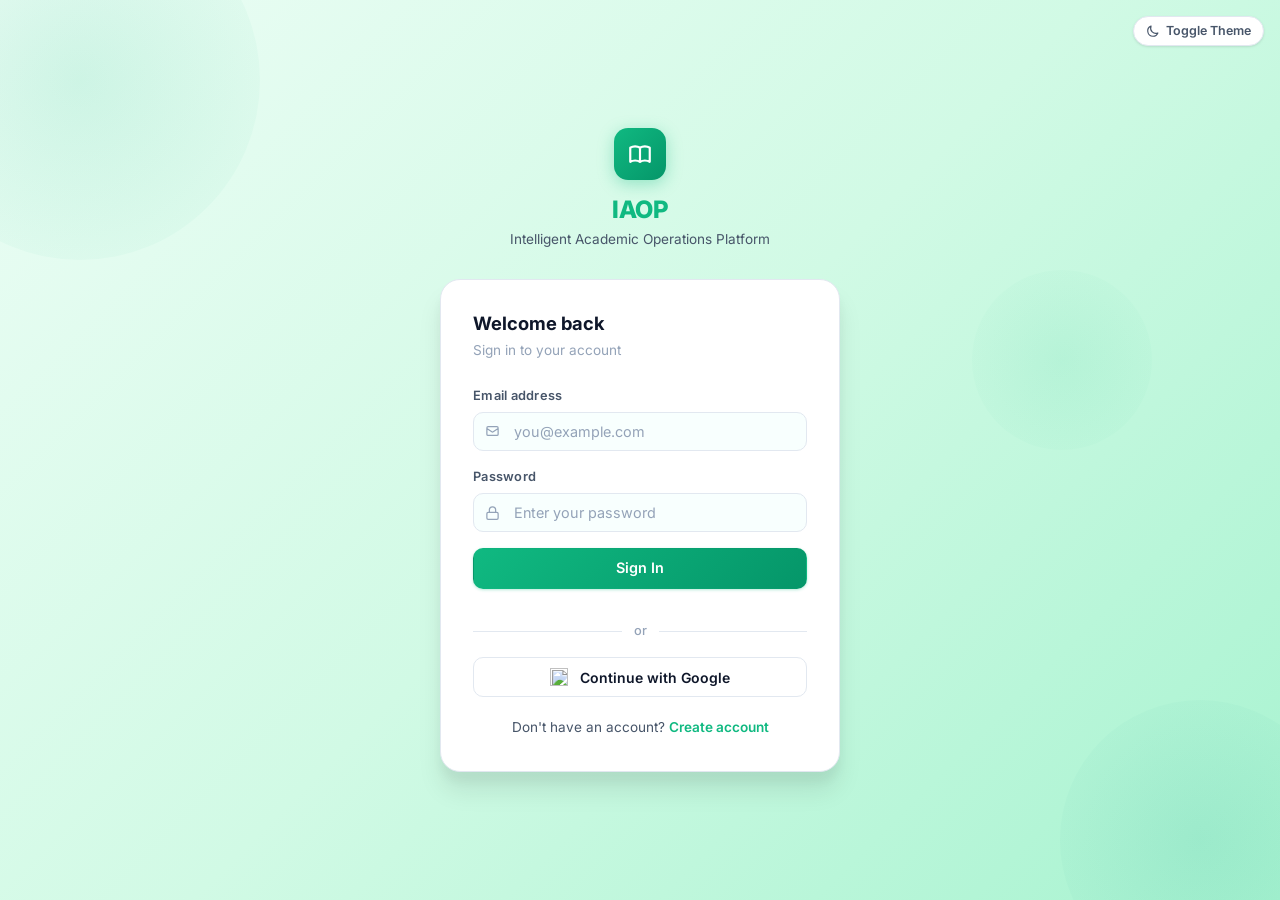
==== index.html @ 3b401cc9 "Feature updates: Fix profile name loading bug; redesign tabs to Announcements/Assignments/Attendance" ====
<!DOCTYPE html>
<html lang="en" data-theme="light">
<head>
    <meta charset="UTF-8">
    <meta name="viewport" content="width=device-width, initial-scale=1.0">
    <title>IAOP — Sign In</title>
    <meta name="description" content="IAOP – Intelligent Academic Operations Platform. Sign in to manage classes, attendance, and assignments.">
    <link rel="stylesheet" href="css/globals.css?v=17">
    <link rel="stylesheet" href="css/components.css?v=17">
    <script src="js/theme.js?v=17"></script>
    <style>
        .auth-page{
            min-height:100vh;display:flex;align-items:center;justify-content:center;
            padding:1.5rem;background:var(--gradient-hero);position:relative;overflow:hidden;
        }
        /* Soft decorative circles */
        .auth-deco{position:absolute;border-radius:50%;pointer-events:none}
        .auth-deco-1{width:360px;height:360px;background:radial-gradient(circle,rgba(16,185,129,0.12),transparent);top:-100px;left:-100px}
        .auth-deco-2{width:280px;height:280px;background:radial-gradient(circle,rgba(13,148,136,0.1),transparent);bottom:-80px;right:-60px}
        .auth-deco-3{width:180px;height:180px;background:radial-gradient(circle,rgba(16,185,129,0.08),transparent);top:30%;right:10%;animation:float 8s ease-in-out infinite}

        .auth-wrapper{position:relative;z-index:1;width:100%;max-width:400px}

        .auth-logo-mark{
            width:52px;height:52px;background:var(--gradient-brand);border-radius:var(--radius-lg);
            display:flex;align-items:center;justify-content:center;margin:0 auto 0.875rem;
            box-shadow:0 4px 16px rgba(16,185,129,0.35);
        }
        .auth-logo-mark svg{width:26px;height:26px;stroke:#fff;fill:none}

        .auth-brand{text-align:center;margin-bottom:1.75rem}
        .auth-brand h1{font-size:1.5rem;font-weight:800;color:var(--primary);letter-spacing:-0.02em;margin-bottom:0.25rem}
        .auth-brand p{font-size:0.85rem;color:var(--text-secondary)}

        .form-switch{text-align:center;margin-top:1.25rem;font-size:0.85rem;color:var(--text-secondary)}
        .form-switch a{color:var(--primary);font-weight:600;cursor:pointer}
        .form-switch a:hover{color:var(--primary-dark)}

        /* Theme toggle */
        .theme-btn{
            position:fixed;top:1rem;right:1rem;z-index:50;
            display:flex;align-items:center;gap:0.4rem;padding:0.4rem 0.75rem;
            background:var(--bg-surface);border:1px solid var(--border);border-radius:var(--radius-full);
            font-size:0.78rem;font-weight:600;color:var(--text-secondary);cursor:pointer;
            font-family:var(--font);box-shadow:var(--shadow-sm);
            transition:all var(--dur-fast) var(--ease);
        }
        .theme-btn:hover{border-color:var(--primary);color:var(--primary)}
        .theme-btn svg{width:14px;height:14px}
    </style>
</head>
<body>

    <button class="theme-btn" id="theme-toggle">
        <svg fill="none" viewBox="0 0 24 24" stroke="currentColor" stroke-width="2"><path stroke-linecap="round" stroke-linejoin="round" d="M20.354 15.354A9 9 0 018.646 3.646 9.003 9.003 0 0012 21a9.003 9.003 0 008.354-5.646z"/></svg>
        <span>Toggle Theme</span>
    </button>

    <div class="auth-page">
        <div class="auth-deco auth-deco-1"></div>
        <div class="auth-deco auth-deco-2"></div>
        <div class="auth-deco auth-deco-3"></div>

        <div class="auth-wrapper animate-in">
            <div class="auth-brand">
                <div class="auth-logo-mark">
                    <svg viewBox="0 0 24 24" stroke-width="2"><path stroke-linecap="round" stroke-linejoin="round" d="M12 6.253v13m0-13C10.832 5.477 9.246 5 7.5 5S4.168 5.477 3 6.253v13C4.168 18.477 5.754 18 7.5 18s3.332.477 4.5 1.253m0-13C13.168 5.477 14.754 5 16.5 5c1.747 0 3.332.477 4.5 1.253v13C19.832 18.477 18.247 18 16.5 18c-1.746 0-3.332.477-4.5 1.253"/></svg>
                </div>
                <h1>IAOP</h1>
                <p>Intelligent Academic Operations Platform</p>
            </div>

            <div class="auth-card">
                <!-- Login Form -->
                <form id="login-form">
                    <h2 style="font-size:1.15rem;font-weight:700;margin-bottom:0.25rem;">Welcome back</h2>
                    <p style="font-size:0.85rem;color:var(--text-muted);margin-bottom:1.5rem;">Sign in to your account</p>

                    <div class="form-group">
                        <label class="form-label" for="login-email">Email address</label>
                        <div class="input-wrap">
                            <span class="input-icon">
                                <svg width="15" height="15" fill="none" viewBox="0 0 24 24" stroke="currentColor" stroke-width="2"><path stroke-linecap="round" stroke-linejoin="round" d="M3 8l7.89 5.26a2 2 0 002.22 0L21 8M5 19h14a2 2 0 002-2V7a2 2 0 00-2-2H5a2 2 0 00-2 2v10a2 2 0 002 2z"/></svg>
                            </span>
                            <input type="email" id="login-email" class="input" placeholder="you@example.com" required>
                        </div>
                    </div>

                    <div class="form-group">
                        <label class="form-label" for="login-password">Password</label>
                        <div class="input-wrap">
                            <span class="input-icon">
                                <svg width="15" height="15" fill="none" viewBox="0 0 24 24" stroke="currentColor" stroke-width="2"><rect x="3" y="11" width="18" height="11" rx="2"/><path stroke-linecap="round" stroke-linejoin="round" d="M7 11V7a5 5 0 0110 0v4"/></svg>
                            </span>
                            <input type="password" id="login-password" class="input" placeholder="Enter your password" required>
                        </div>
                    </div>

                    <button type="submit" class="btn btn-primary btn-full" style="padding:0.75rem;font-size:0.9rem;margin-bottom:1rem;">
                        Sign In
                    </button>

                    <div class="divider-text">or</div>

                    <button type="button" class="btn-google" id="login-google-btn">
                        <img src="https://www.gstatic.com/firebasejs/ui/2.0.0/images/auth/google.svg" alt="" width="18" height="18">
                        Continue with Google
                    </button>

                    <div class="form-switch">
                        Don't have an account? <a id="show-signup">Create account</a>
                    </div>
                </form>

                <!-- Signup Form -->
                <form id="signup-form" style="display:none;">
                    <h2 style="font-size:1.15rem;font-weight:700;margin-bottom:0.25rem;">Create account</h2>
                    <p style="font-size:0.85rem;color:var(--text-muted);margin-bottom:1.5rem;">Join IAOP today — it's free</p>

                    <div class="form-group">
                        <label class="form-label" for="signup-name">Full name</label>
                        <div class="input-wrap">
                            <span class="input-icon">
                                <svg width="15" height="15" fill="none" viewBox="0 0 24 24" stroke="currentColor" stroke-width="2"><path stroke-linecap="round" stroke-linejoin="round" d="M16 7a4 4 0 11-8 0 4 4 0 018 0zM12 14a7 7 0 00-7 7h14a7 7 0 00-7-7z"/></svg>
                            </span>
                            <input type="text" id="signup-name" class="input" placeholder="Your full name" required>
                        </div>
                    </div>

                    <div class="form-group">
                        <label class="form-label" for="signup-email">Email address</label>
                        <div class="input-wrap">
                            <span class="input-icon">
                                <svg width="15" height="15" fill="none" viewBox="0 0 24 24" stroke="currentColor" stroke-width="2"><path stroke-linecap="round" stroke-linejoin="round" d="M3 8l7.89 5.26a2 2 0 002.22 0L21 8M5 19h14a2 2 0 002-2V7a2 2 0 00-2-2H5a2 2 0 00-2 2v10a2 2 0 002 2z"/></svg>
                            </span>
                            <input type="email" id="signup-email" class="input" placeholder="you@example.com" required>
                        </div>
                    </div>

                    <div class="form-group">
                        <label class="form-label" for="signup-password">Password</label>
                        <div class="input-wrap">
                            <span class="input-icon">
                                <svg width="15" height="15" fill="none" viewBox="0 0 24 24" stroke="currentColor" stroke-width="2"><rect x="3" y="11" width="18" height="11" rx="2"/><path stroke-linecap="round" stroke-linejoin="round" d="M7 11V7a5 5 0 0110 0v4"/></svg>
                            </span>
                            <input type="password" id="signup-password" class="input" placeholder="Minimum 6 characters" required>
                        </div>
                    </div>

                    <button type="submit" class="btn btn-primary btn-full" style="padding:0.75rem;font-size:0.9rem;margin-bottom:1rem;">
                        Create Account
                    </button>

                    <div class="divider-text">or</div>

                    <button type="button" class="btn-google" id="signup-google-btn">
                        <img src="https://www.gstatic.com/firebasejs/ui/2.0.0/images/auth/google.svg" alt="" width="18" height="18">
                        Sign up with Google
                    </button>

                    <div class="form-switch">
                        Already have an account? <a id="show-login">Sign in</a>
                    </div>
                </form>
            </div>
        </div>
    </div>

    <script src="https://www.gstatic.com/firebasejs/10.8.0/firebase-app-compat.js"></script>
    <script src="https://www.gstatic.com/firebasejs/10.8.0/firebase-auth-compat.js"></script>
    <script src="https://www.gstatic.com/firebasejs/10.8.0/firebase-firestore-compat.js"></script>
    <script src="https://www.gstatic.com/firebasejs/10.8.0/firebase-storage-compat.js"></script>
    <script src="js/firebase-config.js?v=17"></script>
    <script src="js/auth.js?v=17"></script>

    <script>
        requireAuth();
        // Form toggle
        document.getElementById('show-signup').addEventListener('click', toggleAuthMode);
        document.getElementById('show-login').addEventListener('click', toggleAuthMode);
        document.getElementById('login-form').addEventListener('submit', handleLogin);
        document.getElementById('signup-form').addEventListener('submit', handleSignup);
        document.getElementById('login-google-btn').addEventListener('click', handleGoogleLogin);
        document.getElementById('signup-google-btn').addEventListener('click', handleGoogleLogin);

        // Theme toggle
        const lbl = document.getElementById('theme-label');
        function syncThemeBtn() {
            const dark = document.documentElement.getAttribute('data-theme') === 'dark';
            if (lbl) lbl.textContent = dark ? 'Light' : 'Dark';
        }
        syncThemeBtn();
        document.getElementById('theme-toggle').addEventListener('click', () => {
            const cur = document.documentElement.getAttribute('data-theme');
            const next = cur === 'dark' ? 'light' : 'dark';
            document.documentElement.setAttribute('data-theme', next);
            localStorage.setItem('iaop-theme', next);
            syncThemeBtn();
        });
    </script>
</body>
</html>
---- css/globals.css ----
@import url('https://fonts.googleapis.com/css2?family=Inter:wght@300;400;500;600;700;800&display=swap');

/* ============================================================
   IAOP – Design System v4  |  Emerald Green Theme
   ============================================================ */
:root {
    /* Brand */
    --primary:         #10b981;
    --primary-dark:    #059669;
    --primary-light:   #34d399;
    --primary-soft:    rgba(16,185,129,0.10);
    --primary-glow:    rgba(16,185,129,0.25);
    --primary-border:  rgba(16,185,129,0.25);

    --secondary:       #0d9488;
    --accent:          #3b82f6;
    --accent-soft:     rgba(59,130,246,0.10);

    --success:         #10b981;
    --success-soft:    rgba(16,185,129,0.10);
    --warning:         #f59e0b;
    --warning-soft:    rgba(245,158,11,0.10);
    --danger:          #ef4444;
    --danger-soft:     rgba(239,68,68,0.10);

    /* Backgrounds */
    --bg-body:         #f0fdf4;
    --bg-surface:      #ffffff;
    --bg-surface-2:    #f9fafb;
    --bg-input:        #f8fffe;
    --bg-hover:        rgba(16,185,129,0.06);

    /* Borders */
    --border:          #e2e8f0;
    --border-strong:   #cbd5e1;
    --border-primary:  rgba(16,185,129,0.30);

    /* Text */
    --text-primary:    #0f172a;
    --text-secondary:  #475569;
    --text-muted:      #94a3b8;
    --text-inverse:    #ffffff;
    --text-green:      #059669;

    /* Typography */
    --font:            'Inter', -apple-system, BlinkMacSystemFont, sans-serif;

    /* Shadows */
    --shadow-xs:       0 1px 2px rgba(0,0,0,0.05);
    --shadow-sm:       0 1px 3px rgba(0,0,0,0.08), 0 1px 2px rgba(0,0,0,0.04);
    --shadow-md:       0 4px 6px rgba(0,0,0,0.07), 0 2px 4px rgba(0,0,0,0.04);
    --shadow-lg:       0 10px 15px rgba(0,0,0,0.08), 0 4px 6px rgba(0,0,0,0.04);
    --shadow-xl:       0 20px 25px rgba(0,0,0,0.08), 0 10px 10px rgba(0,0,0,0.04);
    --shadow-glow:     0 0 0 3px rgba(16,185,129,0.15);

    /* Gradients */
    --gradient-brand:  linear-gradient(135deg, #10b981, #059669);
    --gradient-hero:   linear-gradient(135deg, #ecfdf5 0%, #d1fae5 50%, #a7f3d0 100%);
    --gradient-card:   linear-gradient(135deg, rgba(16,185,129,0.06), rgba(13,148,136,0.03));

    /* Shape */
    --radius-sm:   6px;
    --radius-md:   10px;
    --radius-lg:   14px;
    --radius-xl:   20px;
    --radius-full: 9999px;

    /* Motion */
    --ease:        cubic-bezier(0.4, 0, 0.2, 1);
    --ease-spring: cubic-bezier(0.34, 1.56, 0.64, 1);
    --dur-fast:    0.15s;
    --dur-base:    0.22s;
    --dur-slow:    0.35s;

    /* Sizes */
    --navbar-h:    60px;
    --sidebar-w:   0px;
}

/* Dark mode */
html[data-theme="dark"] {
    --bg-body:         #0a0f0d;
    --bg-surface:      #111a15;
    --bg-surface-2:    #162119;
    --bg-input:        #0e1812;
    --bg-hover:        rgba(16,185,129,0.08);

    --border:          rgba(255,255,255,0.08);
    --border-strong:   rgba(255,255,255,0.12);
    --border-primary:  rgba(16,185,129,0.25);

    --text-primary:    #f1f5f9;
    --text-secondary:  #94a3b8;
    --text-muted:      #64748b;

    --shadow-sm:       0 1px 3px rgba(0,0,0,0.3);
    --shadow-md:       0 4px 6px rgba(0,0,0,0.25);
    --shadow-lg:       0 10px 15px rgba(0,0,0,0.3);
}

/* ── Reset ─── */
*,*::before,*::after{box-sizing:border-box;margin:0;padding:0}
html{scroll-behavior:smooth;-webkit-text-size-adjust:100%}
body{
    font-family:var(--font);
    background:var(--bg-body);
    color:var(--text-primary);
    line-height:1.6;
    min-height:100vh;
    -webkit-font-smoothing:antialiased;
    -moz-osx-font-smoothing:grayscale;
}
img{max-width:100%;display:block}
a{color:var(--primary);text-decoration:none;transition:color var(--dur-fast) var(--ease)}
a:hover{color:var(--primary-dark)}
h1,h2,h3,h4,h5,h6{font-weight:600;line-height:1.3;color:var(--text-primary)}
button{font-family:var(--font)}
input,select,textarea{font-family:var(--font)}

/* Scrollbar */
::-webkit-scrollbar{width:4px;height:4px}
::-webkit-scrollbar-track{background:transparent}
::-webkit-scrollbar-thumb{background:rgba(16,185,129,0.3);border-radius:var(--radius-full)}
::-webkit-scrollbar-thumb:hover{background:rgba(16,185,129,0.6)}

/* ── Animations ─── */
@keyframes fadeIn{from{opacity:0}to{opacity:1}}
@keyframes slideUp{from{opacity:0;transform:translateY(16px)}to{opacity:1;transform:translateY(0)}}
@keyframes scaleIn{from{opacity:0;transform:scale(0.96)}to{opacity:1;transform:scale(1)}}
@keyframes float{0%,100%{transform:translateY(0)}50%{transform:translateY(-12px)}}
@keyframes pulseDot{0%,100%{transform:scale(1);opacity:1}50%{transform:scale(1.4);opacity:0.7}}
@keyframes spin{to{transform:rotate(360deg)}}
@keyframes toastIn{from{transform:translateX(110%);opacity:0}to{transform:translateX(0);opacity:1}}
@keyframes toastOut{from{transform:translateX(0);opacity:1}to{transform:translateX(110%);opacity:0}}
@keyframes shimmer{0%{background-position:-200% 0}100%{background-position:200% 0}}

/* ── Utilities ─── */
.hidden{display:none!important}
.sr-only{position:absolute;width:1px;height:1px;padding:0;margin:-1px;overflow:hidden;clip:rect(0,0,0,0);border:0}
.truncate{overflow:hidden;text-overflow:ellipsis;white-space:nowrap}
.animate-in{animation:slideUp var(--dur-slow) var(--ease) both}
.fade-in{animation:fadeIn var(--dur-base) var(--ease) both}
---- css/components.css ----
/* ============================================================
   IAOP Components v4  |  Clean, Professional, Green Theme
   ============================================================ */

/* ── CONTAINER ─── */
.container{width:100%;max-width:900px;margin:0 auto;padding:0 1rem}
@media(min-width:1200px){.container{max-width:1060px}}

/* ── BUTTONS ─── */
.btn{
    display:inline-flex;align-items:center;justify-content:center;
    gap:0.4rem;padding:0.55rem 1rem;border-radius:var(--radius-md);
    font-family:var(--font);font-size:0.875rem;font-weight:600;
    cursor:pointer;border:1px solid transparent;outline:none;
    transition:all var(--dur-base) var(--ease);
    white-space:nowrap;text-decoration:none;line-height:1;
    position:relative;user-select:none;
}
.btn:disabled{opacity:0.45;cursor:not-allowed;pointer-events:none}
.btn:active:not(:disabled){transform:scale(0.97)}

/* Primary */
.btn-primary{background:var(--gradient-brand);color:#fff;border-color:transparent;box-shadow:0 1px 3px rgba(16,185,129,0.3)}
.btn-primary:hover:not(:disabled){background:linear-gradient(135deg,#0da872,#047857);box-shadow:0 4px 12px rgba(16,185,129,0.35);transform:translateY(-1px)}

/* Secondary */
.btn-secondary{background:var(--bg-surface);color:var(--primary);border-color:var(--border-primary)}
.btn-secondary:hover:not(:disabled){background:var(--primary-soft);border-color:var(--primary)}

/* Outline */
.btn-outline{background:transparent;color:var(--text-secondary);border-color:var(--border)}
.btn-outline:hover:not(:disabled){border-color:var(--border-strong);color:var(--text-primary);background:var(--bg-surface-2)}

/* Ghost */
.btn-ghost{background:transparent;color:var(--text-secondary);border-color:transparent}
.btn-ghost:hover:not(:disabled){background:var(--bg-hover);color:var(--primary)}

/* Danger */
.btn-danger{background:var(--danger);color:#fff;border-color:transparent}
.btn-danger:hover:not(:disabled){background:#dc2626;box-shadow:0 4px 12px rgba(239,68,68,0.35);transform:translateY(-1px)}

/* Sizes */
.btn-sm{padding:0.375rem 0.75rem;font-size:0.8rem;border-radius:var(--radius-sm)}
.btn-lg{padding:0.75rem 1.5rem;font-size:0.95rem}
.btn-icon{width:36px;height:36px;padding:0;border-radius:var(--radius-md)}
.btn-icon-sm{width:30px;height:30px;padding:0;border-radius:var(--radius-sm)}
.btn-full{width:100%}

/* ── FORM ELEMENTS ─── */
.form-group{display:flex;flex-direction:column;gap:0.375rem;margin-bottom:1rem}
.form-label{font-size:0.8rem;font-weight:600;color:var(--text-secondary);letter-spacing:0.02em}
.form-hint{font-size:0.75rem;color:var(--text-muted);margin-top:0.25rem}

.input{
    width:100%;padding:0.625rem 0.875rem;
    background:var(--bg-input);border:1px solid var(--border);
    border-radius:var(--radius-md);color:var(--text-primary);
    font-family:var(--font);font-size:0.9rem;
    transition:border-color var(--dur-fast) var(--ease),box-shadow var(--dur-fast) var(--ease);
    outline:none;
}
.input::placeholder{color:var(--text-muted)}
.input:focus{border-color:var(--primary);box-shadow:var(--shadow-glow)}
.input:disabled{opacity:0.6;cursor:not-allowed}
textarea.input{resize:vertical;min-height:90px}
select.input{cursor:pointer;background-image:url("data:image/svg+xml,%3Csvg xmlns='http://www.w3.org/2000/svg' fill='none' viewBox='0 0 24 24' stroke='%2394a3b8'%3E%3Cpath stroke-linecap='round' stroke-linejoin='round' stroke-width='2' d='M19 9l-7 7-7-7'/%3E%3C/svg%3E");background-repeat:no-repeat;background-position:right 0.75rem center;background-size:14px;padding-right:2.25rem;appearance:none}

/* Input with icon */
.input-wrap{position:relative}
.input-wrap .input-icon{position:absolute;left:0.75rem;top:50%;transform:translateY(-50%);color:var(--text-muted);pointer-events:none;display:flex}
.input-wrap .input{padding-left:2.5rem}

/* ── NAVIGATION ─── */
.navbar{
    position:sticky;top:0;z-index:100;
    height:var(--navbar-h);background:var(--bg-surface);
    border-bottom:1px solid var(--border);
    display:flex;align-items:center;gap:0.75rem;padding:0 1.25rem;
    box-shadow:var(--shadow-xs);
}

.nav-brand{display:flex;align-items:center;gap:0.625rem;text-decoration:none}
.nav-logo{
    width:34px;height:34px;background:var(--gradient-brand);
    border-radius:var(--radius-md);display:flex;align-items:center;justify-content:center;
    box-shadow:0 2px 8px rgba(16,185,129,0.35);flex-shrink:0;
}
.nav-logo svg{width:18px;height:18px;color:#fff;stroke:#fff}
.nav-brand-text{font-size:1.05rem;font-weight:800;color:var(--primary);letter-spacing:-0.02em}

.nav-spacer{flex:1}

.nav-actions{display:flex;align-items:center;gap:0.5rem}

/* Avatar */
.avatar{
    width:34px;height:34px;border-radius:var(--radius-full);
    background:var(--gradient-brand);
    display:flex;align-items:center;justify-content:center;
    color:#fff;font-weight:700;font-size:0.8rem;
    cursor:pointer;flex-shrink:0;
    border:2px solid transparent;
    transition:border-color var(--dur-fast) var(--ease),box-shadow var(--dur-fast) var(--ease);
}
.avatar:hover{border-color:var(--primary);box-shadow:var(--shadow-glow)}

/* ── CARD ─── */
.card{
    background:var(--bg-surface);border:1px solid var(--border);
    border-radius:var(--radius-lg);box-shadow:var(--shadow-sm);
}
.card-body{padding:1.25rem}
.card-hover{transition:box-shadow var(--dur-base) var(--ease),border-color var(--dur-base) var(--ease),transform var(--dur-base) var(--ease)}
.card-hover:hover{box-shadow:var(--shadow-md);border-color:var(--border-primary);transform:translateY(-2px)}

/* ── BADGE ─── */
.badge{
    display:inline-flex;align-items:center;gap:0.25rem;
    padding:0.2rem 0.6rem;border-radius:var(--radius-full);
    font-size:0.7rem;font-weight:700;letter-spacing:0.03em;text-transform:uppercase;
}
.badge-green{background:var(--success-soft);color:var(--primary);border:1px solid var(--primary-border)}
.badge-blue{background:var(--accent-soft);color:var(--accent);border:1px solid rgba(59,130,246,0.25)}
.badge-warning{background:var(--warning-soft);color:#d97706;border:1px solid rgba(245,158,11,0.25)}
.badge-danger{background:var(--danger-soft);color:var(--danger);border:1px solid rgba(239,68,68,0.25)}
.badge-neutral{background:var(--bg-surface-2);color:var(--text-secondary);border:1px solid var(--border)}

/* ── MODAL ─── */
.modal-overlay{
    position:fixed;inset:0;z-index:200;
    background:rgba(0,0,0,0.45);backdrop-filter:blur(4px);
    display:none;align-items:center;justify-content:center;padding:1rem;
}
.modal-overlay.active{display:flex;animation:fadeIn var(--dur-fast) var(--ease)}
.modal{
    width:100%;max-width:500px;max-height:90vh;overflow-y:auto;
    background:var(--bg-surface);border:1px solid var(--border);
    border-radius:var(--radius-xl);box-shadow:var(--shadow-xl);
    animation:scaleIn var(--dur-slow) var(--ease-spring);
}
.modal-sm{max-width:380px}
.modal-lg{max-width:600px}
.modal-header{
    display:flex;align-items:center;justify-content:space-between;
    padding:1.25rem 1.5rem;border-bottom:1px solid var(--border);
}
.modal-title{font-size:1rem;font-weight:700;color:var(--text-primary)}
.modal-body{padding:1.5rem}
.modal-footer{
    display:flex;align-items:center;justify-content:flex-end;gap:0.625rem;
    padding:1rem 1.5rem;border-top:1px solid var(--border);
}

/* ── DROPDOWN ─── */
.dropdown{position:relative}
.dropdown-menu{
    position:absolute;right:0;top:calc(100% + 6px);
    min-width:190px;background:var(--bg-surface);
    border:1px solid var(--border);border-radius:var(--radius-lg);
    box-shadow:var(--shadow-lg);overflow:hidden;
    display:none;flex-direction:column;z-index:150;
    animation:scaleIn var(--dur-fast) var(--ease);transform-origin:top right;
}
.dropdown-menu.open{display:flex}
.dropdown-item{
    display:flex;align-items:center;gap:0.625rem;
    padding:0.625rem 1rem;background:none;border:none;
    color:var(--text-secondary);font-family:var(--font);font-size:0.875rem;
    font-weight:500;cursor:pointer;transition:all var(--dur-fast) var(--ease);
    text-align:left;width:100%;
}
.dropdown-item:hover{background:var(--bg-hover);color:var(--primary)}
.dropdown-item.danger{color:var(--danger)}
.dropdown-item.danger:hover{background:var(--danger-soft);color:var(--danger)}
.dropdown-sep{height:1px;background:var(--border);margin:0.25rem 0}
.dropdown-label{padding:0.5rem 1rem;font-size:0.72rem;font-weight:700;color:var(--text-muted);text-transform:uppercase;letter-spacing:0.05em}

/* ── TABS ─── */
.tabs-nav{
    display:flex;background:var(--bg-surface);
    border-bottom:1px solid var(--border);
    overflow-x:auto;scrollbar-width:none;padding:0 0.5rem;
}
.tabs-nav::-webkit-scrollbar{display:none}
.tab-btn{
    display:flex;align-items:center;gap:0.4rem;
    padding:0.875rem 1rem;background:none;border:none;
    border-bottom:2px solid transparent;color:var(--text-muted);
    font-family:var(--font);font-size:0.85rem;font-weight:600;
    cursor:pointer;white-space:nowrap;
    transition:all var(--dur-fast) var(--ease);
    margin-bottom:-1px;
}
.tab-btn:hover{color:var(--text-secondary);background:var(--bg-hover);border-radius:var(--radius-sm) var(--radius-sm) 0 0}
.tab-btn.active{color:var(--primary);border-bottom-color:var(--primary)}
.tab-content{display:none}
.tab-content.active{display:block;animation:fadeIn var(--dur-base) var(--ease)}

/* ── MOBILE BOTTOM NAV ─── */
.bottom-nav{display:none}
@media(max-width:768px){
    .bottom-nav{
        display:flex;position:fixed;bottom:0;left:0;right:0;
        height:60px;background:var(--bg-surface);border-top:1px solid var(--border);
        z-index:90;padding:0;padding-bottom:env(safe-area-inset-bottom,0px);
        box-shadow:0 -2px 10px rgba(0,0,0,0.06);
    }
    .main-pad-bottom{padding-bottom:72px!important}
    .tabs-nav{display:none!important}
}
.bottom-nav-btn{
    flex:1;display:flex;flex-direction:column;align-items:center;justify-content:center;
    gap:0.2rem;background:none;border:none;cursor:pointer;
    color:var(--text-muted);font-family:var(--font);font-size:0.65rem;font-weight:600;
    letter-spacing:0.03em;text-transform:uppercase;
    transition:color var(--dur-fast) var(--ease);position:relative;
}
.bottom-nav-btn.active{color:var(--primary)}
.bottom-nav-btn.active::before{
    content:'';position:absolute;top:0;left:50%;transform:translateX(-50%);
    width:36px;height:2px;background:var(--gradient-brand);border-radius:0 0 2px 2px;
}
.bottom-nav-btn svg{width:20px;height:20px;transition:transform var(--dur-fast) var(--ease-spring)}
.bottom-nav-btn.active svg{transform:scale(1.1)}

/* ── TOAST ─── */
.toast-container{position:fixed;bottom:1.25rem;right:1.25rem;display:flex;flex-direction:column;gap:0.5rem;z-index:9999;pointer-events:none;max-width:320px}
@media(max-width:640px){.toast-container{bottom:4.75rem;right:0.75rem;left:0.75rem;max-width:none}}
.toast{
    background:var(--bg-surface);border:1px solid var(--border);
    border-left:3px solid var(--primary);color:var(--text-primary);
    padding:0.75rem 1rem;border-radius:var(--radius-md);box-shadow:var(--shadow-lg);
    font-size:0.875rem;font-weight:500;pointer-events:auto;
    animation:toastIn 0.3s var(--ease-spring) forwards;
}
.toast.toast-error{border-left-color:var(--danger)}
.toast.toast-success{border-left-color:var(--success)}
.toast.toast-warning{border-left-color:var(--warning)}
.toast.removing{animation:toastOut 0.25s var(--ease) forwards}

/* ── FEED CARD (Stream Posts) ─── */
.feed-card{
    background:var(--bg-surface);border:1px solid var(--border);
    border-radius:var(--radius-lg);padding:1.25rem;
    box-shadow:var(--shadow-xs);
    border-left:3px solid var(--primary);
    position:relative;
    transition:box-shadow var(--dur-base) var(--ease),border-color var(--dur-base) var(--ease);
}
.feed-card:hover{box-shadow:var(--shadow-sm)}
.feed-card.assignment{border-left-color:var(--accent)}

.feed-card-header{display:flex;align-items:center;gap:0.75rem;margin-bottom:0.875rem}
.feed-author-avatar{
    width:36px;height:36px;border-radius:var(--radius-full);
    background:var(--gradient-brand);display:flex;align-items:center;justify-content:center;
    color:#fff;font-weight:700;font-size:0.85rem;flex-shrink:0;
}
.feed-author-avatar.assign-av{background:linear-gradient(135deg,#3b82f6,#6366f1)}
.feed-author-name{font-weight:600;font-size:0.875rem;color:var(--text-primary)}
.feed-author-time{font-size:0.75rem;color:var(--text-muted)}

.feed-card-title{font-size:0.95rem;font-weight:700;margin-bottom:0.375rem;color:var(--text-primary);padding-right:4.5rem}
.feed-card-body{font-size:0.875rem;color:var(--text-secondary);white-space:pre-wrap;line-height:1.6}

.feed-card-actions{position:absolute;top:1rem;right:1rem;display:flex;gap:0.25rem;opacity:0;transition:opacity var(--dur-fast) var(--ease)}
.feed-card:hover .feed-card-actions{opacity:1}

.feed-card-footer{
    display:flex;align-items:center;justify-content:space-between;
    margin-top:1rem;padding-top:0.875rem;border-top:1px solid var(--border);
}

.feed-image{max-width:100%;max-height:320px;border-radius:var(--radius-md);margin-top:0.875rem;border:1px solid var(--border);object-fit:contain}

/* ── STATUS PILLS ─── */
.status-done{
    display:inline-flex;align-items:center;gap:0.35rem;
    padding:0.3rem 0.75rem;background:var(--success-soft);color:var(--primary);
    border:1px solid var(--primary-border);border-radius:var(--radius-full);
    font-size:0.72rem;font-weight:700;letter-spacing:0.03em;text-transform:uppercase;
}
.status-pending{
    display:inline-flex;align-items:center;gap:0.35rem;
    padding:0.3rem 0.75rem;background:var(--warning-soft);color:#b45309;
    border:1px solid rgba(245,158,11,0.25);border-radius:var(--radius-full);
    font-size:0.72rem;font-weight:700;letter-spacing:0.03em;text-transform:uppercase;
}
.due-label{
    display:inline-flex;align-items:center;padding:0.2rem 0.55rem;
    background:var(--danger-soft);color:var(--danger);
    border:1px solid rgba(239,68,68,0.2);border-radius:var(--radius-full);
    font-size:0.7rem;font-weight:700;text-transform:uppercase;letter-spacing:0.03em;
}
.due-label.overdue{background:rgba(239,68,68,0.15);border-color:rgba(239,68,68,0.4)}

/* ── MEMBER ITEM ─── */
.member-item{
    display:flex;align-items:center;justify-content:space-between;
    padding:0.75rem 1rem;border-bottom:1px solid var(--border);
    transition:background var(--dur-fast) var(--ease);
}
.member-item:last-child{border-bottom:none}
.member-item:hover{background:var(--bg-hover)}
.member-info{display:flex;align-items:center;gap:0.75rem}
.member-avatar{
    width:32px;height:32px;border-radius:var(--radius-full);
    background:var(--gradient-brand);display:flex;align-items:center;justify-content:center;
    color:#fff;font-weight:700;font-size:0.75rem;flex-shrink:0;
}
.member-name{font-size:0.875rem;font-weight:500;color:var(--text-primary)}

/* ── SECTION LABEL ─── */
.section-label{
    font-size:0.72rem;font-weight:700;color:var(--text-muted);
    text-transform:uppercase;letter-spacing:0.07em;
    padding:0.5rem 1rem;background:var(--bg-surface-2);
}

/* ── ATTENDANCE ─── */
.att-summary-grid{display:grid;grid-template-columns:repeat(3,1fr);gap:0.75rem;margin:1rem 0}
.att-stat{text-align:center;padding:0.875rem;background:var(--bg-surface-2);border-radius:var(--radius-md);border:1px solid var(--border)}
.att-stat-value{font-size:1.5rem;font-weight:800;line-height:1;margin-bottom:0.2rem}
.att-stat-label{font-size:0.7rem;font-weight:600;color:var(--text-muted);text-transform:uppercase;letter-spacing:0.04em}

.progress-bar{height:6px;background:var(--bg-surface-2);border-radius:var(--radius-full);overflow:hidden;border:1px solid var(--border)}
.progress-fill{height:100%;background:var(--gradient-brand);border-radius:var(--radius-full);transition:width 0.8s var(--ease)}
.progress-fill.danger{background:linear-gradient(135deg,#ef4444,#dc2626)}

/* Calendar */
.calendar-nav{display:flex;align-items:center;justify-content:space-between;margin-bottom:0.75rem}
.calendar-month{font-size:0.9rem;font-weight:700}
.cal-nav-btn{width:28px;height:28px;display:flex;align-items:center;justify-content:center;background:var(--bg-surface-2);border:1px solid var(--border);border-radius:var(--radius-sm);cursor:pointer;transition:all var(--dur-fast) var(--ease);color:var(--text-secondary)}
.cal-nav-btn:hover{border-color:var(--primary);color:var(--primary);background:var(--primary-soft)}
.cal-grid{display:grid;grid-template-columns:repeat(7,1fr);gap:3px}
.cal-header{text-align:center;font-size:0.65rem;font-weight:700;color:var(--text-muted);padding:0.25rem 0}
.cal-day{aspect-ratio:1;display:flex;align-items:center;justify-content:center;font-size:0.72rem;font-weight:500;color:var(--text-muted);border-radius:var(--radius-sm)}
.cal-day.present{background:var(--success-soft);color:var(--primary);font-weight:700}
.cal-day.absent{background:var(--danger-soft);color:var(--danger);font-weight:700}
.cal-day.holiday{background:var(--warning-soft);color:#d97706;font-weight:700}
.cal-day.today{box-shadow:0 0 0 2px var(--primary);color:var(--primary);font-weight:700}
.cal-legend{display:flex;flex-wrap:wrap;gap:0.75rem;margin-top:0.875rem}
.cal-legend-item{display:flex;align-items:center;gap:0.35rem;font-size:0.72rem;color:var(--text-muted)}
.cal-legend-dot{width:10px;height:10px;border-radius:2px;flex-shrink:0}

/* ── EMPTY STATE ─── */
.empty-state{display:flex;flex-direction:column;align-items:center;justify-content:center;padding:3.5rem 1.5rem;text-align:center;color:var(--text-muted)}
.empty-icon{width:56px;height:56px;background:var(--primary-soft);border:1px solid var(--primary-border);border-radius:var(--radius-xl);display:flex;align-items:center;justify-content:center;margin:0 auto 1rem;color:var(--primary)}
.empty-state h3{font-size:1rem;font-weight:600;color:var(--text-secondary);margin-bottom:0.4rem}
.empty-state p{font-size:0.85rem;max-width:260px}

/* ── TEACHER CONTROLS ─── */
.controls-bar{display:grid;grid-template-columns:repeat(2, 1fr);gap:0.5rem;padding:1rem;background:var(--bg-surface);border:1px solid var(--border);border-radius:var(--radius-lg);margin-bottom:1.25rem}
@media (min-width:640px){.controls-bar{grid-template-columns:repeat(4, 1fr)}}
.ctrl-btn{
    display:flex;align-items:center;gap:0.45rem;padding:0.55rem 0.875rem;
    border-radius:var(--radius-md);font-size:0.82rem;font-weight:600;
    cursor:pointer;border:1px solid var(--border);background:var(--bg-surface-2);
    color:var(--text-secondary);font-family:var(--font);
    transition:all var(--dur-fast) var(--ease);justify-content:center;
}
.ctrl-btn:hover{border-color:var(--primary);color:var(--primary);background:var(--primary-soft)}
.ctrl-btn.green{color:var(--primary);border-color:var(--primary-border);background:var(--primary-soft)}
.ctrl-btn.green:hover{background:rgba(16,185,129,0.18);border-color:var(--primary)}
.ctrl-btn.red{color:var(--danger);border-color:rgba(239,68,68,0.25);background:var(--danger-soft)}
.ctrl-btn.red:hover{background:rgba(239,68,68,0.15);border-color:var(--danger)}
.ctrl-btn.blue{color:var(--accent);border-color:rgba(59,130,246,0.25);background:var(--accent-soft)}
.ctrl-btn.blue:hover{background:rgba(59,130,246,0.15);border-color:var(--accent)}

/* ── LIVE BADGE ─── */
.live-badge{display:inline-flex;align-items:center;gap:0.35rem;padding:0.25rem 0.65rem;background:var(--danger-soft);color:var(--danger);border:1px solid rgba(239,68,68,0.3);border-radius:var(--radius-full);font-size:0.7rem;font-weight:700;letter-spacing:0.05em;text-transform:uppercase}
.live-dot{width:7px;height:7px;background:var(--danger);border-radius:50%;animation:pulseDot 1.5s infinite}

/* ── ATTACHMENT CHIP ─── */
.attach-chip{display:inline-flex;align-items:center;gap:0.4rem;padding:0.4rem 0.75rem;background:var(--primary-soft);border:1px solid var(--primary-border);border-radius:var(--radius-full);font-size:0.78rem;font-weight:500;color:var(--text-green);cursor:pointer;text-decoration:none}
.attach-chip:hover{background:rgba(16,185,129,0.15);color:var(--primary-dark)}

/* ── ATT CHECKBOX ITEM ─── */
.att-check-item{display:flex;align-items:center;gap:0.75rem;padding:0.625rem 0.75rem;border-radius:var(--radius-md);cursor:pointer;transition:background var(--dur-fast) var(--ease)}
.att-check-item:hover{background:var(--bg-hover)}
.att-check-item input[type="checkbox"]{width:16px;height:16px;accent-color:var(--primary);cursor:pointer;flex-shrink:0}

/* ── ROLE CHIP in NAVBAR ─── */
.role-chip{padding:0.2rem 0.6rem;background:var(--primary-soft);border:1px solid var(--primary-border);border-radius:var(--radius-full);font-size:0.7rem;font-weight:700;color:var(--primary);letter-spacing:0.03em;text-transform:uppercase;white-space:nowrap}

/* ── DIVIDER ─── */
.divider{height:1px;background:var(--border)}
.divider-text{display:flex;align-items:center;gap:0.75rem;color:var(--text-muted);font-size:0.8rem;font-weight:500;margin:1rem 0}
.divider-text::before,.divider-text::after{content:'';flex:1;height:1px;background:var(--border)}

/* ── BACK BUTTON ─── */
.back-btn{
    display:flex;align-items:center;justify-content:center;
    width:34px;height:34px;border-radius:var(--radius-md);
    background:transparent;border:1px solid var(--border);cursor:pointer;
    color:var(--text-secondary);transition:all var(--dur-fast) var(--ease);flex-shrink:0;
}
.back-btn:hover{border-color:var(--primary);color:var(--primary);background:var(--primary-soft)}

/* ── AUTH CARD ─── */
.auth-card{width:100%;max-width:400px;background:var(--bg-surface);border:1px solid var(--border);border-radius:var(--radius-xl);box-shadow:var(--shadow-xl);padding:2rem;animation:scaleIn 0.3s var(--ease-spring)}

/* Google button */
.btn-google{
    width:100%;background:var(--bg-surface);border:1px solid var(--border);color:var(--text-primary);
    padding:0.625rem 1rem;border-radius:var(--radius-md);
    display:flex;align-items:center;justify-content:center;gap:0.75rem;
    font-size:0.875rem;font-weight:600;cursor:pointer;font-family:var(--font);
    transition:all var(--dur-base) var(--ease);
}
.btn-google:hover{border-color:var(--border-strong);box-shadow:var(--shadow-sm);background:var(--bg-surface-2)}

/* ── DASHBOARD ─── */
.class-grid{display:grid;grid-template-columns:repeat(auto-fill,minmax(270px,1fr));gap:1rem}
@media(max-width:480px){.class-grid{grid-template-columns:1fr}}

.class-card{background:var(--bg-surface);border:1px solid var(--border);border-radius:var(--radius-lg);overflow:hidden;cursor:pointer;box-shadow:var(--shadow-sm);transition:all var(--dur-base) var(--ease)}
.class-card:hover{box-shadow:var(--shadow-md);border-color:var(--border-primary);transform:translateY(-3px)}
.class-card-header{height:80px;position:relative;display:flex;align-items:flex-end;padding:0.875rem}
.class-card-body{padding:1rem}
.class-card-name{font-size:0.975rem;font-weight:700;color:var(--text-primary);margin-bottom:0.2rem;white-space:nowrap;overflow:hidden;text-overflow:ellipsis}
.class-card-subject{font-size:0.8rem;color:var(--text-muted);margin-bottom:0.875rem}
.class-card-footer{display:flex;align-items:center;justify-content:space-between;padding-top:0.75rem;border-top:1px solid var(--border)}

/* Card header gradients per role */
.role-owner .class-card-header{background:linear-gradient(135deg,#10b981,#059669)}
.role-teacher .class-card-header{background:linear-gradient(135deg,#3b82f6,#6366f1)}
.role-cr .class-card-header{background:linear-gradient(135deg,#f59e0b,#d97706)}
.role-student .class-card-header{background:linear-gradient(135deg,#0d9488,#0f766e)}

/* ── PROFILE DROPDOWN HEADER ─── */
.profile-header{padding:0.875rem 1rem;border-bottom:1px solid var(--border);background:var(--bg-surface-2)}
.profile-name{font-weight:700;font-size:0.9rem;color:var(--text-primary)}
.profile-email{font-size:0.75rem;color:var(--text-muted)}

/* ── LOADING SHIMMER ─── */
.shimmer{background:linear-gradient(90deg,var(--bg-surface-2) 25%,var(--bg-hover) 50%,var(--bg-surface-2) 75%);background-size:200% 100%;animation:shimmer 1.5s infinite}

/* ── JITSI container ─── */
#jitsi-container{width:100%;height:460px;border-radius:var(--radius-lg);overflow:hidden;display:none;margin-top:1rem;border:1px solid var(--border)}

/* ── FAB ─── */
.fab-container {
    position: fixed;
    bottom: calc(env(safe-area-inset-bottom, 0px) + 4.5rem);
    right: 1rem;
    z-index: 100;
    display: flex;
    flex-direction: column;
    align-items: flex-end;
    gap: 1rem;
}
@media (min-width: 640px) {
    .fab-container { bottom: 2rem; right: 2rem; }
}
.fab-menu {
    display: flex;
    flex-direction: column;
    align-items: flex-end;
    gap: 0.75rem;
    opacity: 0;
    visibility: hidden;
    transform: translateY(20px);
    transition: all var(--dur-base) var(--ease-spring);
}
.fab-menu.open {
    opacity: 1;
    visibility: visible;
    transform: translateY(0);
}
.fab-item {
    display: flex;
    align-items: center;
    gap: 0.75rem;
    background: transparent;
    border: none;
    cursor: pointer;
    color: var(--text-primary);
    padding: 0;
}
.fab-label {
    background: var(--bg-surface);
    padding: 0.4rem 0.75rem;
    border-radius: var(--radius-md);
    box-shadow: var(--shadow-md);
    font-size: 0.85rem;
    font-weight: 600;
    border: 1px solid var(--border);
    transition: all var(--dur-fast) var(--ease);
}
.fab-icon {
    width: 44px;
    height: 44px;
    border-radius: 50%;
    background: var(--bg-surface);
    box-shadow: var(--shadow-md);
    display: flex;
    align-items: center;
    justify-content: center;
    border: 1px solid var(--border);
    color: var(--text-primary);
    transition: transform var(--dur-fast) var(--ease);
}
.fab-item:hover .fab-icon { transform: scale(1.1); color: var(--primary); border-color: var(--primary); }
.fab-item:hover .fab-label { color: var(--primary); border-color: var(--primary); }

.fab-main-btn {
    width: 56px;
    height: 56px;
    border-radius: 50%;
    background: var(--gradient-brand);
    color: #fff;
    border: none;
    box-shadow: 0 4px 12px var(--primary-glow);
    display: flex;
    align-items: center;
    justify-content: center;
    cursor: pointer;
    transition: transform var(--dur-base) var(--ease-spring);
}
.fab-main-btn:hover { transform: scale(1.05); }
.fab-main-btn.open { transform: rotate(45deg); background: var(--danger); box-shadow: 0 4px 12px rgba(239,68,68,0.4); }

/* ── RESPONSIVE HELPERS ─── */
@media(max-width:640px){
    .modal{border-radius:var(--radius-lg) var(--radius-lg) 0 0;max-height:95vh}
    .modal-overlay{align-items:flex-end;padding:0}
}
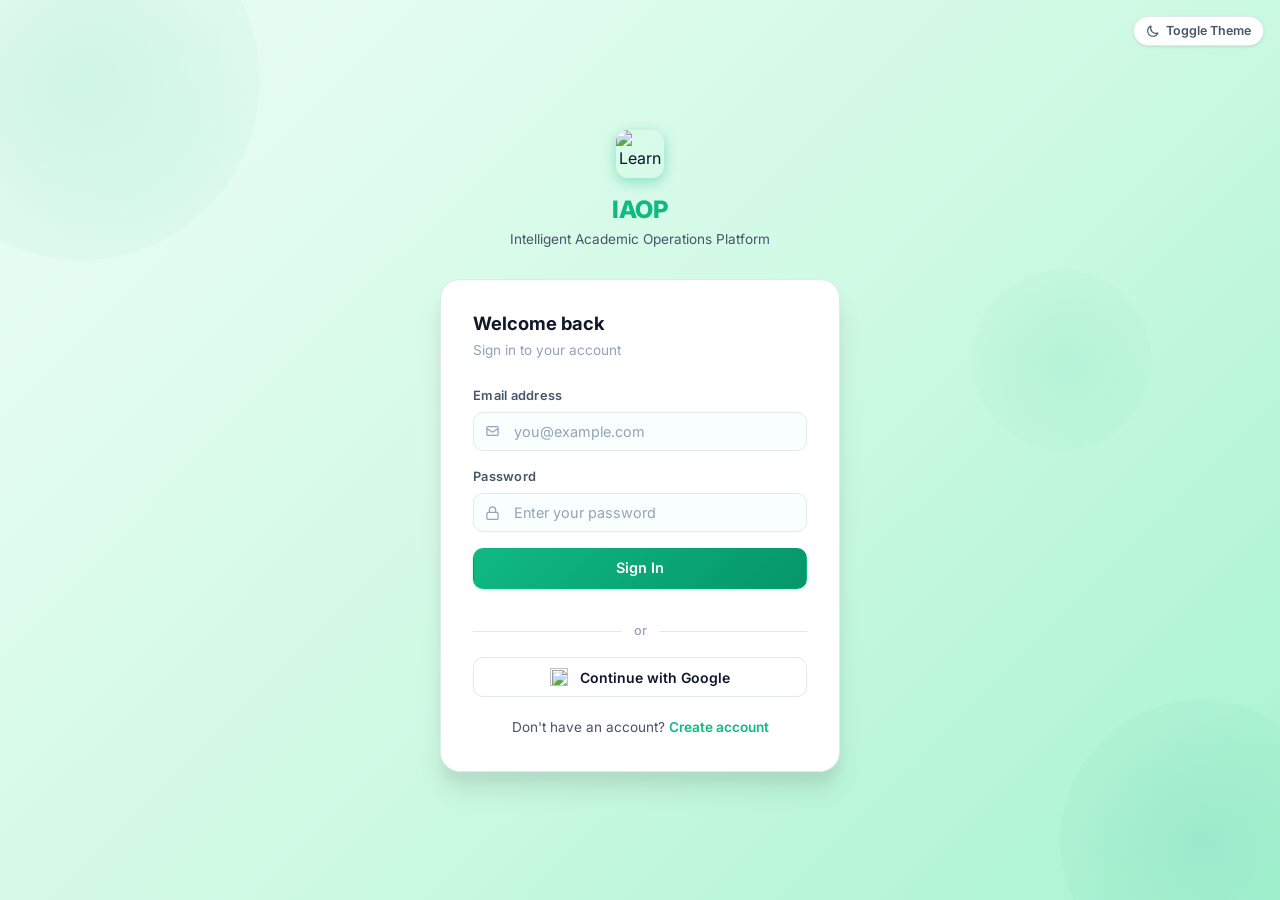
==== commit b6fbbb98: "UI: Re-align Create Assignment block; replace SVG with custom App Logo image" ====
--- a/index.html
+++ b/index.html
@@ -5,9 +5,9 @@
     <meta name="viewport" content="width=device-width, initial-scale=1.0">
     <title>IAOP — Sign In</title>
     <meta name="description" content="IAOP – Intelligent Academic Operations Platform. Sign in to manage classes, attendance, and assignments.">
-    <link rel="stylesheet" href="css/globals.css?v=17">
-    <link rel="stylesheet" href="css/components.css?v=17">
-    <script src="js/theme.js?v=17"></script>
+    <link rel="stylesheet" href="css/globals.css?v=20">
+    <link rel="stylesheet" href="css/components.css?v=20">
+    <script src="js/theme.js?v=20"></script>
     <style>
         .auth-page{
             min-height:100vh;display:flex;align-items:center;justify-content:center;
@@ -63,8 +63,8 @@
 
         <div class="auth-wrapper animate-in">
             <div class="auth-brand">
-                <div class="auth-logo-mark">
-                    <svg viewBox="0 0 24 24" stroke-width="2"><path stroke-linecap="round" stroke-linejoin="round" d="M12 6.253v13m0-13C10.832 5.477 9.246 5 7.5 5S4.168 5.477 3 6.253v13C4.168 18.477 5.754 18 7.5 18s3.332.477 4.5 1.253m0-13C13.168 5.477 14.754 5 16.5 5c1.747 0 3.332.477 4.5 1.253v13C19.832 18.477 18.247 18 16.5 18c-1.746 0-3.332.477-4.5 1.253"/></svg>
+                <div class="auth-logo-mark" style="background:transparent; box-shadow:none;">
+                    <img src="assets/logo.png" alt="Learn Logo" style="width: 48px; height: 48px; border-radius: 12px; object-fit: cover; box-shadow: 0 4px 14px rgba(16,185,129,0.4);">
                 </div>
                 <h1>IAOP</h1>
                 <p>Intelligent Academic Operations Platform</p>
@@ -170,8 +170,8 @@
     <script src="https://www.gstatic.com/firebasejs/10.8.0/firebase-auth-compat.js"></script>
     <script src="https://www.gstatic.com/firebasejs/10.8.0/firebase-firestore-compat.js"></script>
     <script src="https://www.gstatic.com/firebasejs/10.8.0/firebase-storage-compat.js"></script>
-    <script src="js/firebase-config.js?v=17"></script>
-    <script src="js/auth.js?v=17"></script>
+    <script src="js/firebase-config.js?v=20"></script>
+    <script src="js/auth.js?v=20"></script>
 
     <script>
         requireAuth();
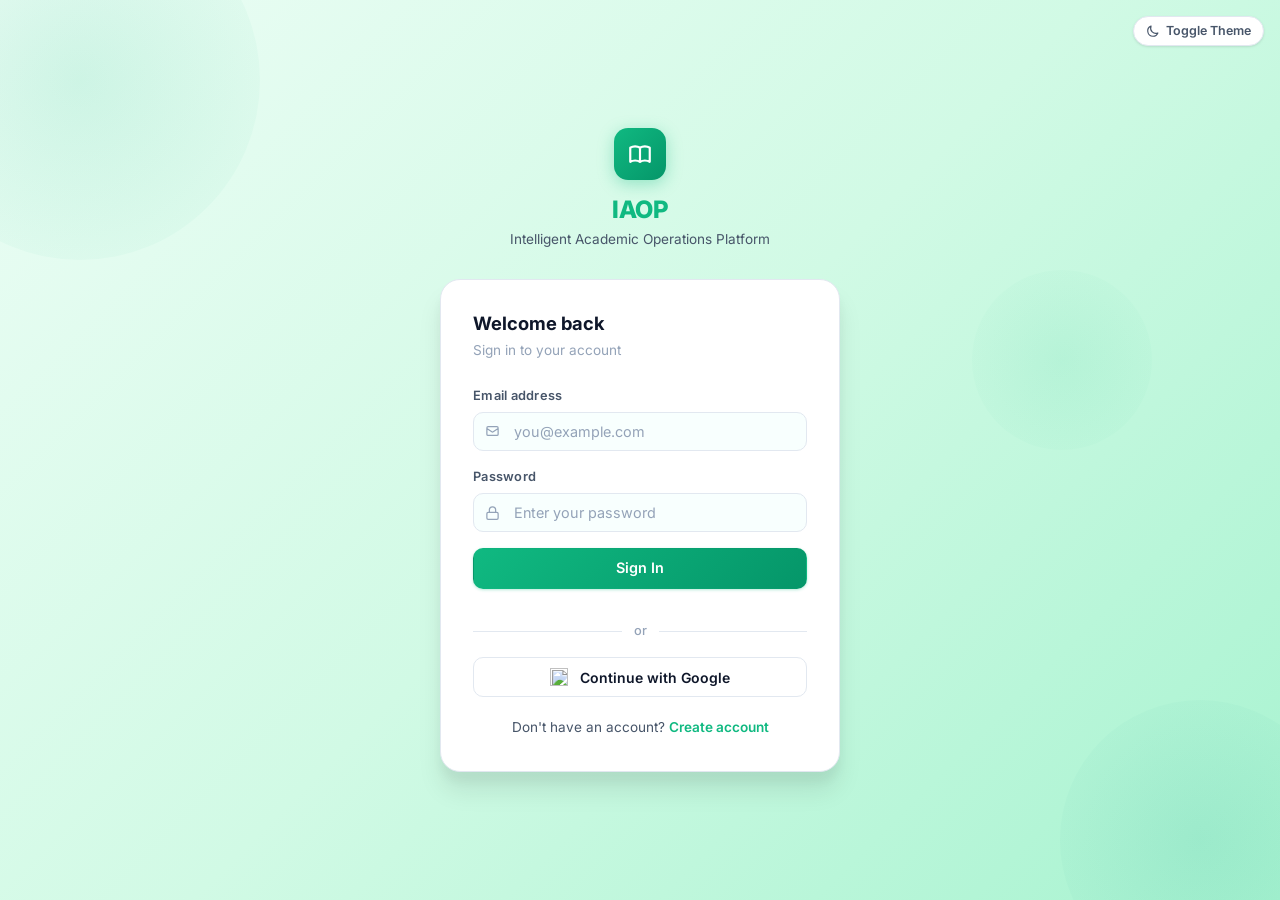
==== commit ce99ecf3: "Fix UI: Differentiate Assignments and Attendance tab icons" ====
--- a/index.html
+++ b/index.html
@@ -5,9 +5,9 @@
     <meta name="viewport" content="width=device-width, initial-scale=1.0">
     <title>IAOP — Sign In</title>
     <meta name="description" content="IAOP – Intelligent Academic Operations Platform. Sign in to manage classes, attendance, and assignments.">
-    <link rel="stylesheet" href="css/globals.css?v=20">
-    <link rel="stylesheet" href="css/components.css?v=20">
-    <script src="js/theme.js?v=20"></script>
+    <link rel="stylesheet" href="css/globals.css?v=19">
+    <link rel="stylesheet" href="css/components.css?v=19">
+    <script src="js/theme.js?v=19"></script>
     <style>
         .auth-page{
             min-height:100vh;display:flex;align-items:center;justify-content:center;
@@ -63,8 +63,8 @@
 
         <div class="auth-wrapper animate-in">
             <div class="auth-brand">
-                <div class="auth-logo-mark" style="background:transparent; box-shadow:none;">
-                    <img src="assets/logo.png" alt="Learn Logo" style="width: 48px; height: 48px; border-radius: 12px; object-fit: cover; box-shadow: 0 4px 14px rgba(16,185,129,0.4);">
+                <div class="auth-logo-mark">
+                    <svg viewBox="0 0 24 24" stroke-width="2"><path stroke-linecap="round" stroke-linejoin="round" d="M12 6.253v13m0-13C10.832 5.477 9.246 5 7.5 5S4.168 5.477 3 6.253v13C4.168 18.477 5.754 18 7.5 18s3.332.477 4.5 1.253m0-13C13.168 5.477 14.754 5 16.5 5c1.747 0 3.332.477 4.5 1.253v13C19.832 18.477 18.247 18 16.5 18c-1.746 0-3.332.477-4.5 1.253"/></svg>
                 </div>
                 <h1>IAOP</h1>
                 <p>Intelligent Academic Operations Platform</p>
@@ -170,8 +170,8 @@
     <script src="https://www.gstatic.com/firebasejs/10.8.0/firebase-auth-compat.js"></script>
     <script src="https://www.gstatic.com/firebasejs/10.8.0/firebase-firestore-compat.js"></script>
     <script src="https://www.gstatic.com/firebasejs/10.8.0/firebase-storage-compat.js"></script>
-    <script src="js/firebase-config.js?v=20"></script>
-    <script src="js/auth.js?v=20"></script>
+    <script src="js/firebase-config.js?v=19"></script>
+    <script src="js/auth.js?v=19"></script>
 
     <script>
         requireAuth();
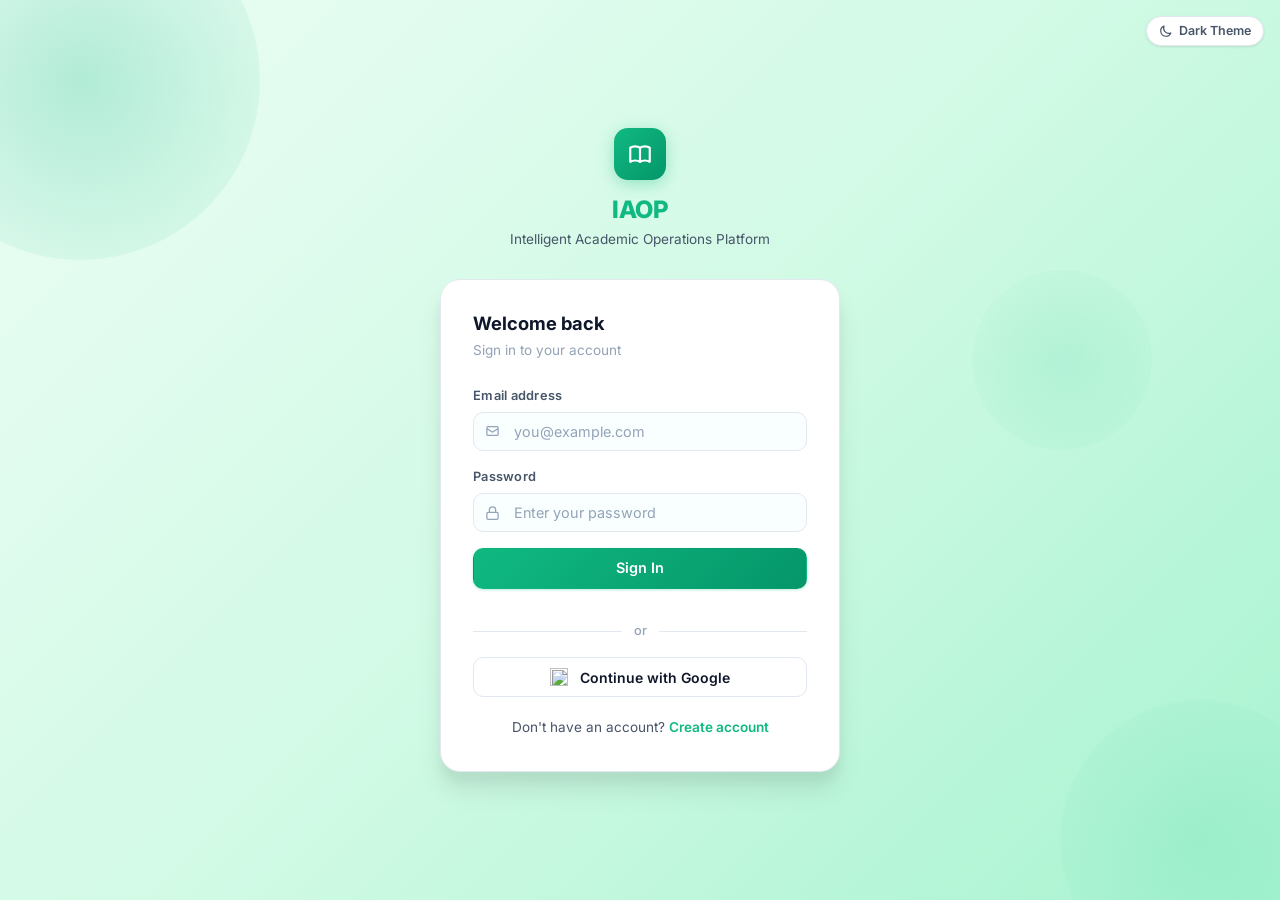
==== commit ae93410f: "Fix UI: Completely overhaul dark mode toggle behavior; Fix hardcoded gradient bugs on login page" ====
--- a/index.html
+++ b/index.html
@@ -15,9 +15,9 @@
         }
         /* Soft decorative circles */
         .auth-deco{position:absolute;border-radius:50%;pointer-events:none}
-        .auth-deco-1{width:360px;height:360px;background:radial-gradient(circle,rgba(16,185,129,0.12),transparent);top:-100px;left:-100px}
-        .auth-deco-2{width:280px;height:280px;background:radial-gradient(circle,rgba(13,148,136,0.1),transparent);bottom:-80px;right:-60px}
-        .auth-deco-3{width:180px;height:180px;background:radial-gradient(circle,rgba(16,185,129,0.08),transparent);top:30%;right:10%;animation:float 8s ease-in-out infinite}
+        .auth-deco-1{width:360px;height:360px;background:radial-gradient(circle,var(--primary-glow),transparent);top:-100px;left:-100px}
+        .auth-deco-2{width:280px;height:280px;background:radial-gradient(circle,var(--success-soft),transparent);bottom:-80px;right:-60px}
+        .auth-deco-3{width:180px;height:180px;background:radial-gradient(circle,var(--primary-soft),transparent);top:30%;right:10%;animation:float 8s ease-in-out infinite}
 
         .auth-wrapper{position:relative;z-index:1;width:100%;max-width:400px}
 
@@ -183,20 +183,7 @@
         document.getElementById('login-google-btn').addEventListener('click', handleGoogleLogin);
         document.getElementById('signup-google-btn').addEventListener('click', handleGoogleLogin);
 
-        // Theme toggle
-        const lbl = document.getElementById('theme-label');
-        function syncThemeBtn() {
-            const dark = document.documentElement.getAttribute('data-theme') === 'dark';
-            if (lbl) lbl.textContent = dark ? 'Light' : 'Dark';
-        }
-        syncThemeBtn();
-        document.getElementById('theme-toggle').addEventListener('click', () => {
-            const cur = document.documentElement.getAttribute('data-theme');
-            const next = cur === 'dark' ? 'light' : 'dark';
-            document.documentElement.setAttribute('data-theme', next);
-            localStorage.setItem('iaop-theme', next);
-            syncThemeBtn();
-        });
+        // Theme toggle is now fully handled by js/theme.js
     </script>
 </body>
 </html>
--- a/css/globals.css
+++ b/css/globals.css
@@ -96,6 +96,8 @@
     --shadow-sm:       0 1px 3px rgba(0,0,0,0.3);
     --shadow-md:       0 4px 6px rgba(0,0,0,0.25);
     --shadow-lg:       0 10px 15px rgba(0,0,0,0.3);
+
+    --gradient-hero:   linear-gradient(135deg, #0a0f0d 0%, #111a15 50%, #061f13 100%);
 }
 
 /* ── Reset ─── */
